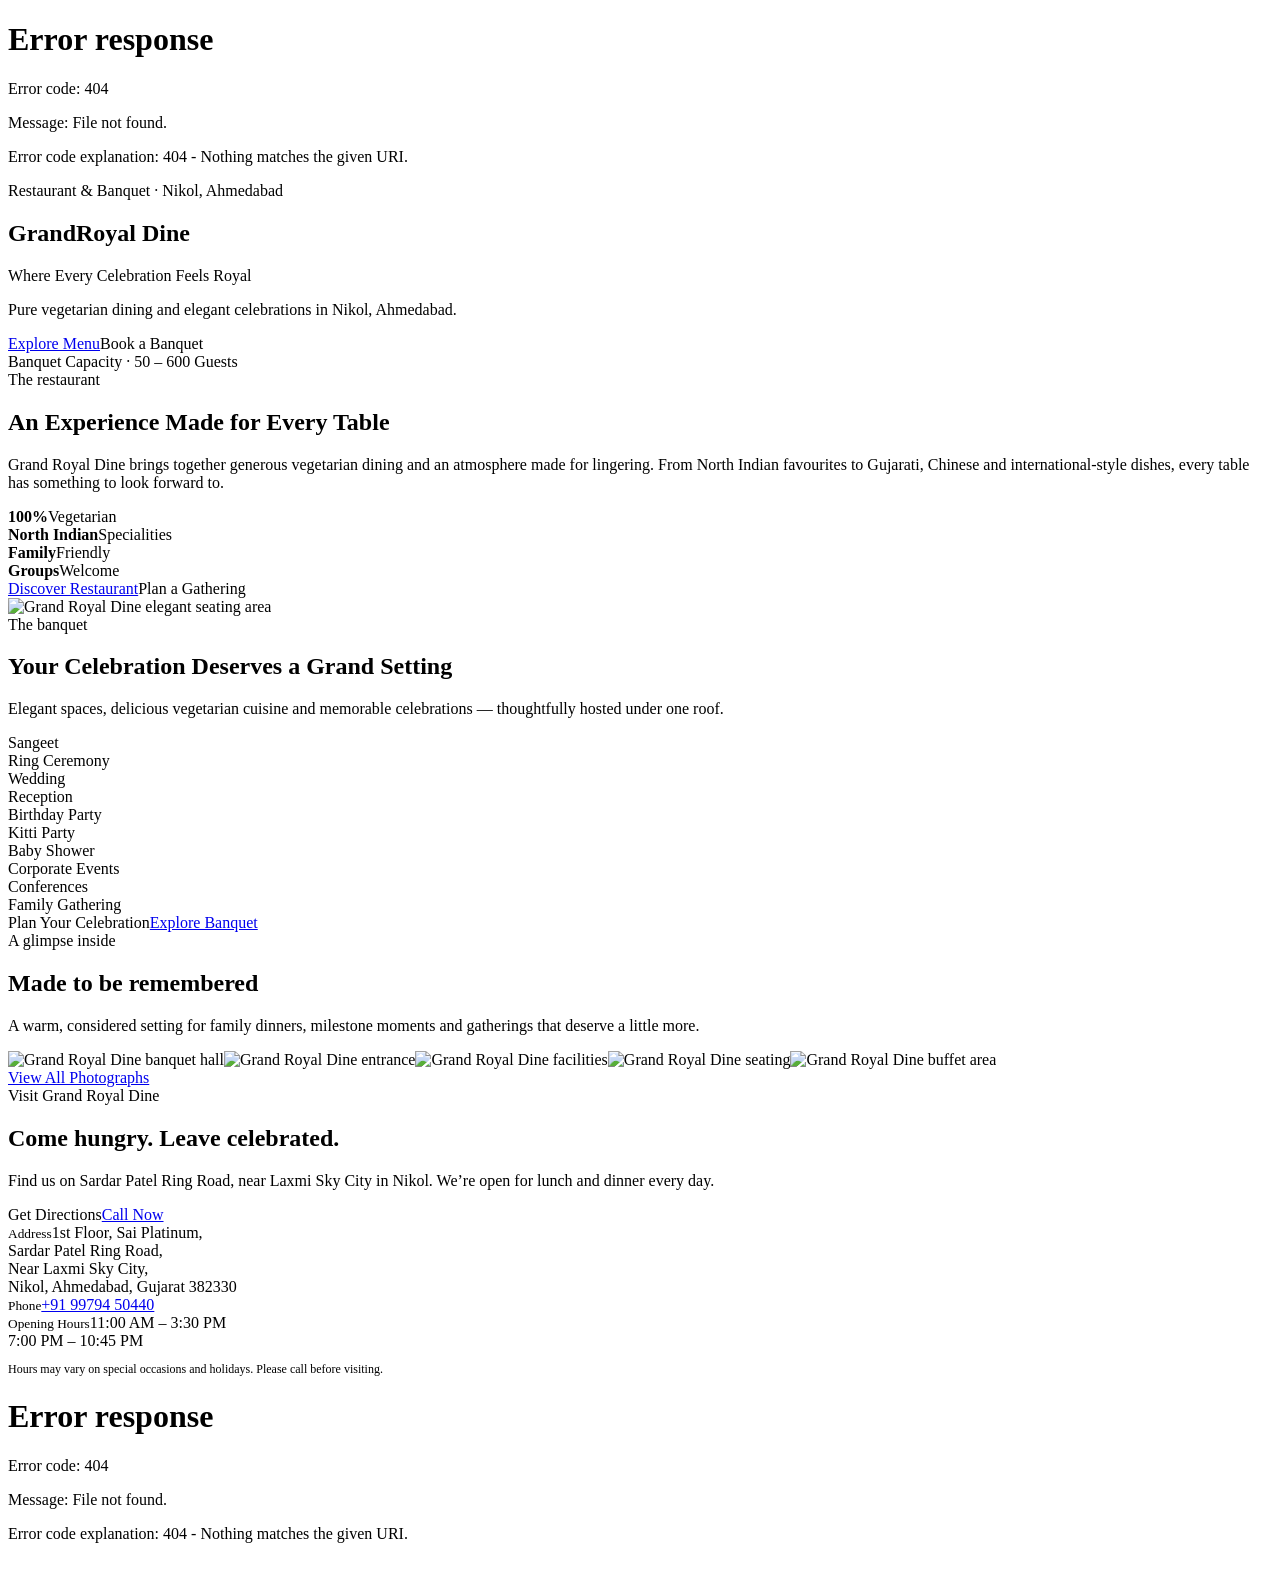
==== index.html @ e97944e2 "Add files via upload" ====
<!doctype html><html lang="en"><head><meta charset="utf-8"><meta name="viewport" content="width=device-width,initial-scale=1"><title>Grand Royal Dine | Restaurant & Banquet in Nikol, Ahmedabad</title><meta name="description" content="Grand Royal Dine Restaurant & Banquet in Nikol, Ahmedabad — pure vegetarian dining and elegant banquet facilities for celebrations and gatherings."><link rel="stylesheet" href="/assets/style.css"></head><body><div id="header"></div><main><section class="hero"><div class="container hero-content"><div class="eyebrow">Restaurant & Banquet · Nikol, Ahmedabad</div><h1><span>Grand</span>Royal Dine</h1><div class="eyebrow">Where Every Celebration Feels Royal</div><p>Pure vegetarian dining and elegant celebrations in Nikol, Ahmedabad.</p><div class="hero-actions"><a class="btn" href="/menu/">Explore Menu</a><a class="btn ghost" data-wa="Hello Grand Royal Dine, I would like to enquire about a banquet booking. Please share availability and package details.">Book a Banquet</a></div><div class="hero-badge">Banquet Capacity · 50 – 600 Guests</div></div></section><section class="section"><div class="container split"><div><div class="section-kicker">The restaurant</div><h2>An Experience Made for Every Table</h2><p>Grand Royal Dine brings together generous vegetarian dining and an atmosphere made for lingering. From North Indian favourites to Gujarati, Chinese and international-style dishes, every table has something to look forward to.</p><div class="features"><div class="feature"><strong>100%</strong><span>Vegetarian</span></div><div class="feature"><strong>North Indian</strong><span>Specialities</span></div><div class="feature"><strong>Family</strong><span>Friendly</span></div><div class="feature"><strong>Groups</strong><span>Welcome</span></div></div><div class="hero-actions"><a class="btn" href="/restaurant/">Discover Restaurant</a><a class="btn ghost" style="color:var(--brown);border-color:var(--brown)" data-wa="Hello Grand Royal Dine, I would like to plan a gathering.">Plan a Gathering</a></div></div><div class="image-frame"><img src="/assets/seating.jpg" alt="Grand Royal Dine elegant seating area"></div></div></section><section class="section dark"><div class="container"><div class="section-head"><div class="section-kicker">The banquet</div><h2>Your Celebration Deserves a Grand Setting</h2><p>Elegant spaces, delicious vegetarian cuisine and memorable celebrations — thoughtfully hosted under one roof.</p></div><div class="events"><div class="event">Sangeet</div><div class="event">Ring Ceremony</div><div class="event">Wedding</div><div class="event">Reception</div><div class="event">Birthday Party</div><div class="event">Kitti Party</div><div class="event">Baby Shower</div><div class="event">Corporate Events</div><div class="event">Conferences</div><div class="event">Family Gathering</div></div><div class="hero-actions"><a class="btn" data-wa="Hello Grand Royal Dine, I would like to enquire about a banquet booking. Please share availability and package details.">Plan Your Celebration</a><a class="btn ghost" href="/banquet/">Explore Banquet</a></div></div></section><section class="section"><div class="container"><div class="section-head"><div class="section-kicker">A glimpse inside</div><h2>Made to be remembered</h2><p>A warm, considered setting for family dinners, milestone moments and gatherings that deserve a little more.</p></div><div class="gallery-grid"><img class="tall" data-lightbox src="/assets/banquet-main.jpg" alt="Grand Royal Dine banquet hall"><img data-lightbox src="/assets/entrance.jpg" alt="Grand Royal Dine entrance"><img data-lightbox src="/assets/washrooms.jpg" alt="Grand Royal Dine facilities"><img class="wide" data-lightbox src="/assets/seating.jpg" alt="Grand Royal Dine seating"><img data-lightbox src="/assets/buffet.jpg" alt="Grand Royal Dine buffet area"></div><div class="hero-actions"><a class="btn" href="/gallery/">View All Photographs</a></div></div></section><section class="section dark"><div class="container split"><div><div class="section-kicker">Visit Grand Royal Dine</div><h2>Come hungry. Leave celebrated.</h2><p>Find us on Sardar Patel Ring Road, near Laxmi Sky City in Nikol. We’re open for lunch and dinner every day.</p><div class="hero-actions"><a class="btn" data-map>Get Directions</a><a class="btn ghost" href="tel:+919979450440">Call Now</a></div></div><div class="contact-card"><div class="contact-line"><small>Address</small>1st Floor, Sai Platinum,<br>Sardar Patel Ring Road,<br>Near Laxmi Sky City,<br>Nikol, Ahmedabad, Gujarat 382330</div><div class="contact-line"><small>Phone</small><a href="tel:+919979450440">+91 99794 50440</a></div><div class="contact-line"><small>Opening Hours</small>11:00 AM – 3:30 PM<br>7:00 PM – 10:45 PM</div><p style="font-size:12px">Hours may vary on special occasions and holidays. Please call before visiting.</p></div></div></section></main><div id="footer"></div><div class="lightbox"><img alt=""></div><script src="/assets/site.js"></script><script>Promise.all([fetch('/assets/header.html').then(r=>r.text()),fetch('/assets/footer.html').then(r=>r.text())]).then(([h,f])=>{document.getElementById('header').innerHTML=h;document.getElementById('footer').innerHTML=f;inject()})</script></body></html>
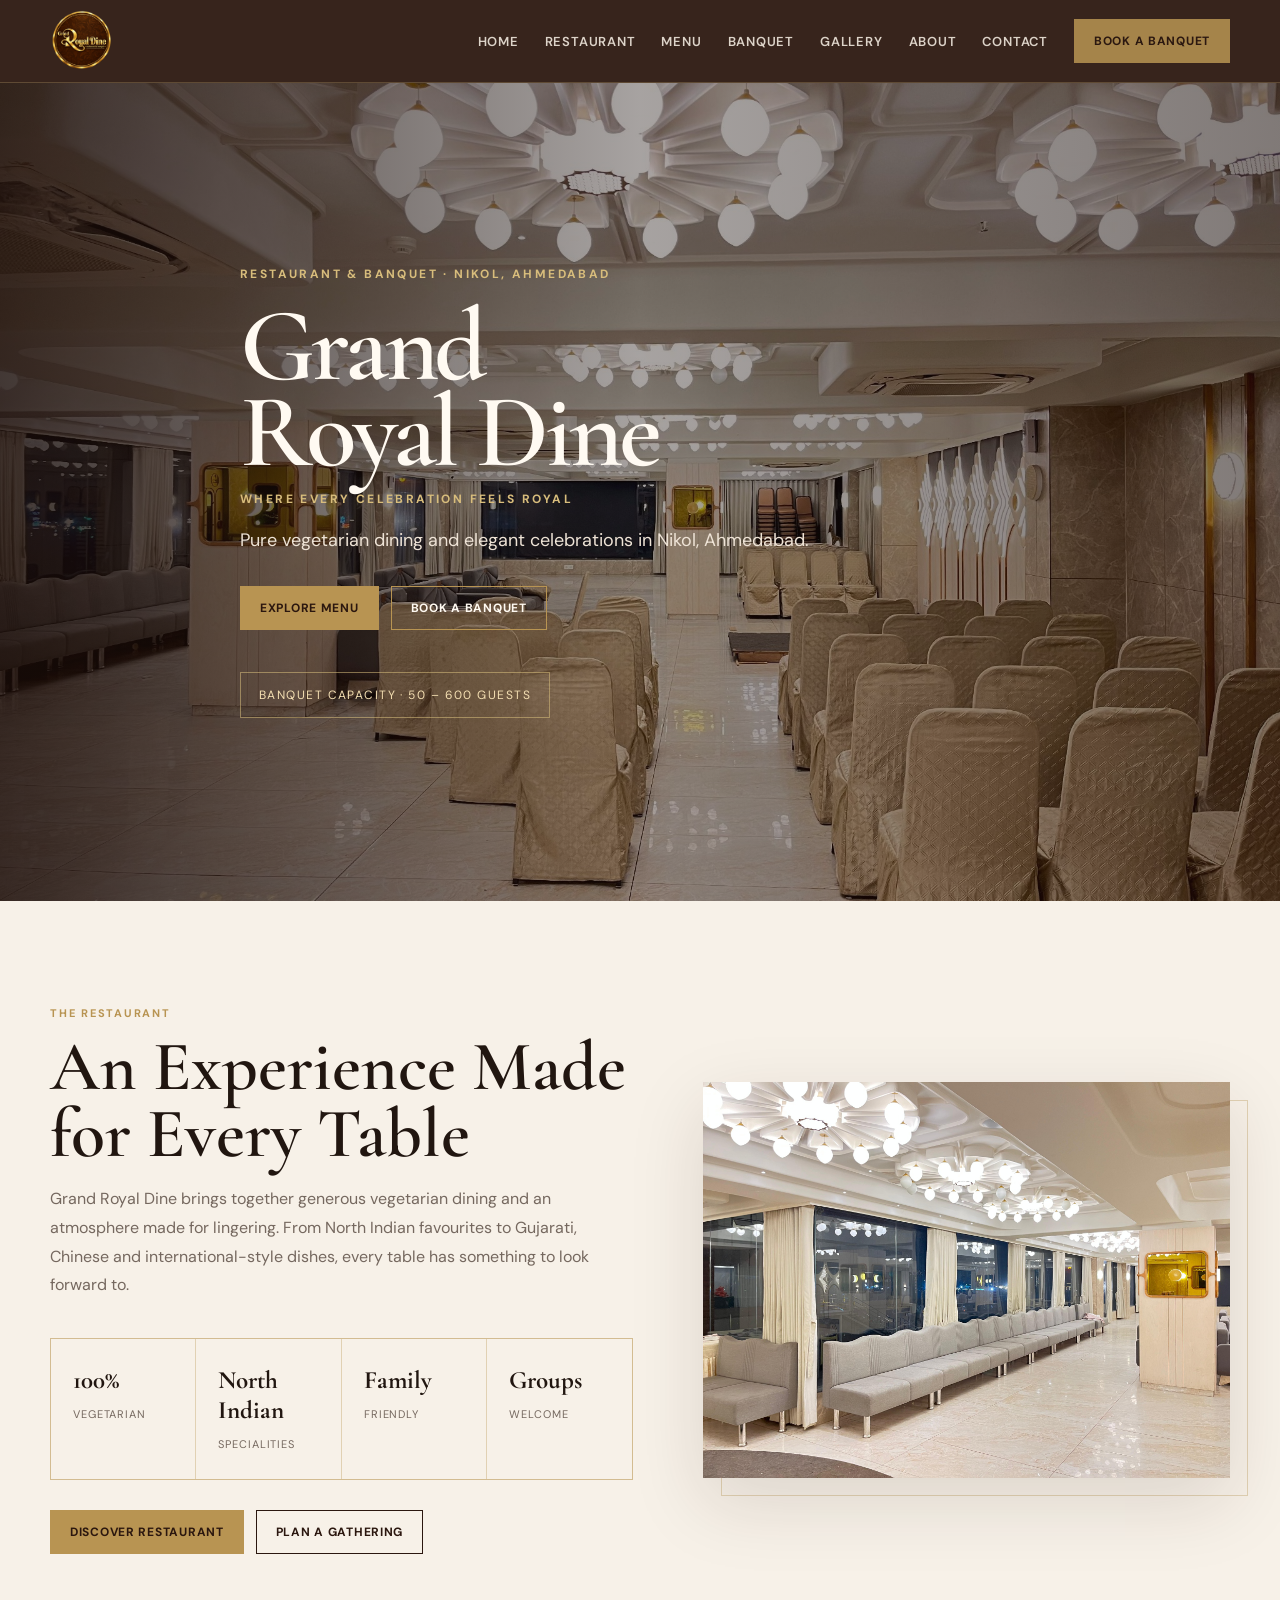
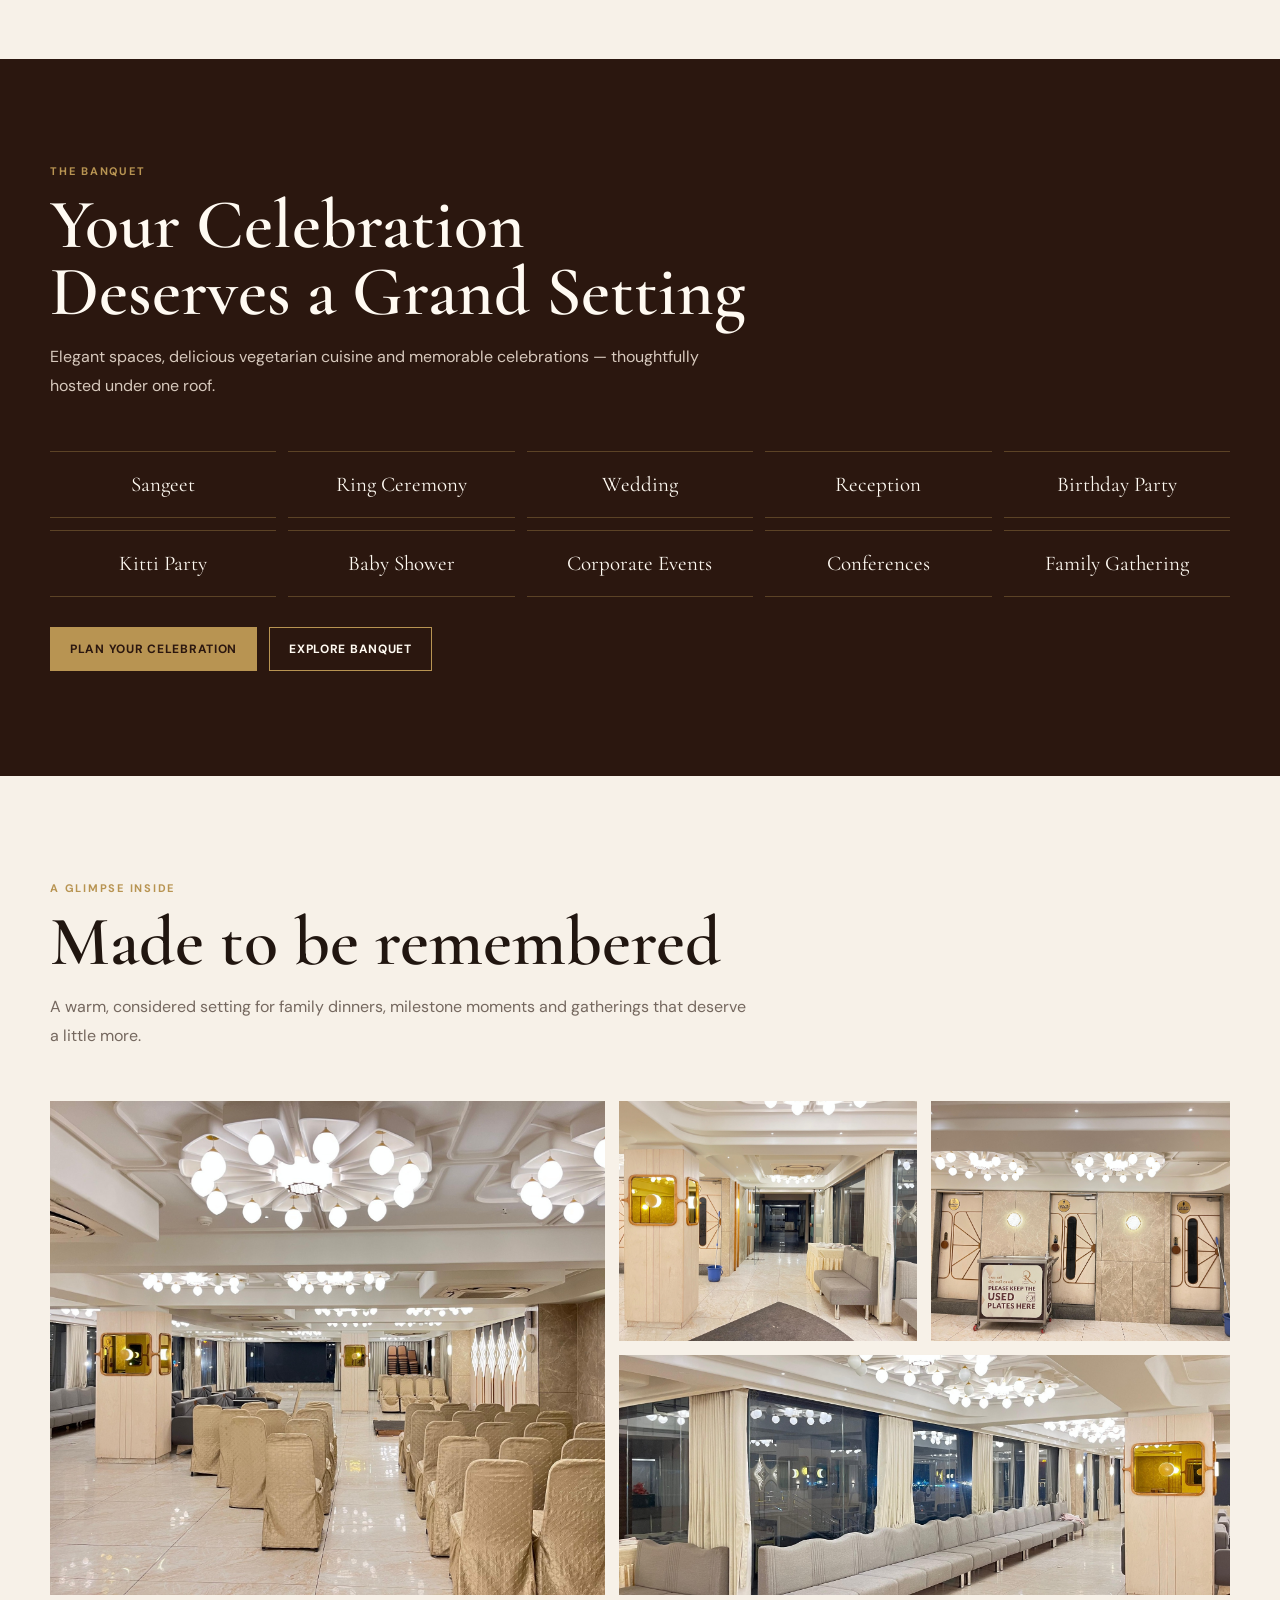
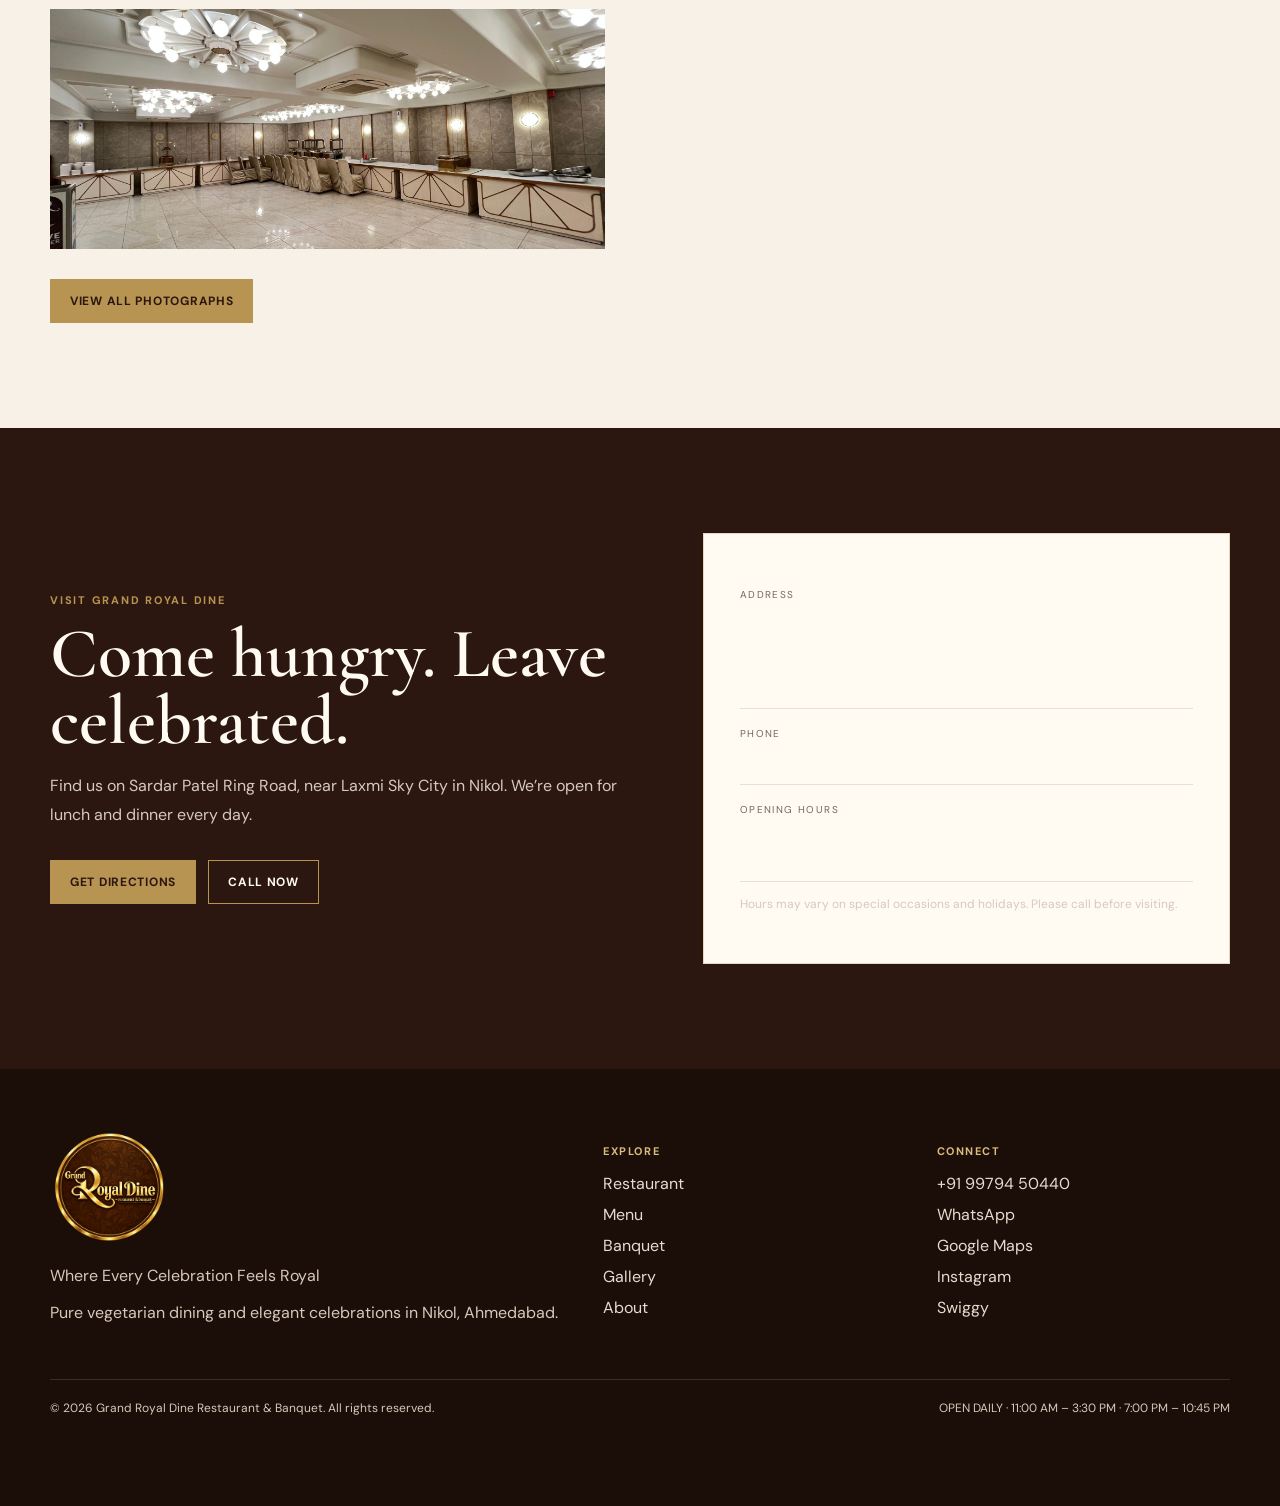
==== commit 136adbea: "Add files via upload" ====
--- a/index.html
+++ b/index.html
@@ -1 +1 @@
-<!doctype html><html lang="en"><head><meta charset="utf-8"><meta name="viewport" content="width=device-width,initial-scale=1"><title>Grand Royal Dine | Restaurant & Banquet in Nikol, Ahmedabad</title><meta name="description" content="Grand Royal Dine Restaurant & Banquet in Nikol, Ahmedabad — pure vegetarian dining and elegant banquet facilities for celebrations and gatherings."><link rel="stylesheet" href="/assets/style.css"></head><body><div id="header"></div><main><section class="hero"><div class="container hero-content"><div class="eyebrow">Restaurant & Banquet · Nikol, Ahmedabad</div><h1><span>Grand</span>Royal Dine</h1><div class="eyebrow">Where Every Celebration Feels Royal</div><p>Pure vegetarian dining and elegant celebrations in Nikol, Ahmedabad.</p><div class="hero-actions"><a class="btn" href="/menu/">Explore Menu</a><a class="btn ghost" data-wa="Hello Grand Royal Dine, I would like to enquire about a banquet booking. Please share availability and package details.">Book a Banquet</a></div><div class="hero-badge">Banquet Capacity · 50 – 600 Guests</div></div></section><section class="section"><div class="container split"><div><div class="section-kicker">The restaurant</div><h2>An Experience Made for Every Table</h2><p>Grand Royal Dine brings together generous vegetarian dining and an atmosphere made for lingering. From North Indian favourites to Gujarati, Chinese and international-style dishes, every table has something to look forward to.</p><div class="features"><div class="feature"><strong>100%</strong><span>Vegetarian</span></div><div class="feature"><strong>North Indian</strong><span>Specialities</span></div><div class="feature"><strong>Family</strong><span>Friendly</span></div><div class="feature"><strong>Groups</strong><span>Welcome</span></div></div><div class="hero-actions"><a class="btn" href="/restaurant/">Discover Restaurant</a><a class="btn ghost" style="color:var(--brown);border-color:var(--brown)" data-wa="Hello Grand Royal Dine, I would like to plan a gathering.">Plan a Gathering</a></div></div><div class="image-frame"><img src="/assets/seating.jpg" alt="Grand Royal Dine elegant seating area"></div></div></section><section class="section dark"><div class="container"><div class="section-head"><div class="section-kicker">The banquet</div><h2>Your Celebration Deserves a Grand Setting</h2><p>Elegant spaces, delicious vegetarian cuisine and memorable celebrations — thoughtfully hosted under one roof.</p></div><div class="events"><div class="event">Sangeet</div><div class="event">Ring Ceremony</div><div class="event">Wedding</div><div class="event">Reception</div><div class="event">Birthday Party</div><div class="event">Kitti Party</div><div class="event">Baby Shower</div><div class="event">Corporate Events</div><div class="event">Conferences</div><div class="event">Family Gathering</div></div><div class="hero-actions"><a class="btn" data-wa="Hello Grand Royal Dine, I would like to enquire about a banquet booking. Please share availability and package details.">Plan Your Celebration</a><a class="btn ghost" href="/banquet/">Explore Banquet</a></div></div></section><section class="section"><div class="container"><div class="section-head"><div class="section-kicker">A glimpse inside</div><h2>Made to be remembered</h2><p>A warm, considered setting for family dinners, milestone moments and gatherings that deserve a little more.</p></div><div class="gallery-grid"><img class="tall" data-lightbox src="/assets/banquet-main.jpg" alt="Grand Royal Dine banquet hall"><img data-lightbox src="/assets/entrance.jpg" alt="Grand Royal Dine entrance"><img data-lightbox src="/assets/washrooms.jpg" alt="Grand Royal Dine facilities"><img class="wide" data-lightbox src="/assets/seating.jpg" alt="Grand Royal Dine seating"><img data-lightbox src="/assets/buffet.jpg" alt="Grand Royal Dine buffet area"></div><div class="hero-actions"><a class="btn" href="/gallery/">View All Photographs</a></div></div></section><section class="section dark"><div class="container split"><div><div class="section-kicker">Visit Grand Royal Dine</div><h2>Come hungry. Leave celebrated.</h2><p>Find us on Sardar Patel Ring Road, near Laxmi Sky City in Nikol. We’re open for lunch and dinner every day.</p><div class="hero-actions"><a class="btn" data-map>Get Directions</a><a class="btn ghost" href="tel:+919979450440">Call Now</a></div></div><div class="contact-card"><div class="contact-line"><small>Address</small>1st Floor, Sai Platinum,<br>Sardar Patel Ring Road,<br>Near Laxmi Sky City,<br>Nikol, Ahmedabad, Gujarat 382330</div><div class="contact-line"><small>Phone</small><a href="tel:+919979450440">+91 99794 50440</a></div><div class="contact-line"><small>Opening Hours</small>11:00 AM – 3:30 PM<br>7:00 PM – 10:45 PM</div><p style="font-size:12px">Hours may vary on special occasions and holidays. Please call before visiting.</p></div></div></section></main><div id="footer"></div><div class="lightbox"><img alt=""></div><script src="/assets/site.js"></script><script>Promise.all([fetch('/assets/header.html').then(r=>r.text()),fetch('/assets/footer.html').then(r=>r.text())]).then(([h,f])=>{document.getElementById('header').innerHTML=h;document.getElementById('footer').innerHTML=f;inject()})</script></body></html>
+<!doctype html><html lang="en"><head><meta charset="utf-8"><meta name="viewport" content="width=device-width,initial-scale=1"><title>Grand Royal Dine | Restaurant & Banquet in Nikol, Ahmedabad</title><meta name="description" content="Grand Royal Dine Restaurant & Banquet in Nikol, Ahmedabad — pure vegetarian dining and elegant banquet facilities for celebrations and gatherings."><link rel="stylesheet" href="assets/style.css"></head><body><div id="header"></div><main><section class="hero"><div class="container hero-content"><div class="eyebrow">Restaurant & Banquet · Nikol, Ahmedabad</div><h1><span>Grand</span>Royal Dine</h1><div class="eyebrow">Where Every Celebration Feels Royal</div><p>Pure vegetarian dining and elegant celebrations in Nikol, Ahmedabad.</p><div class="hero-actions"><a class="btn" href="menu/">Explore Menu</a><a class="btn ghost" data-wa="Hello Grand Royal Dine, I would like to enquire about a banquet booking. Please share availability and package details.">Book a Banquet</a></div><div class="hero-badge">Banquet Capacity · 50 – 600 Guests</div></div></section><section class="section"><div class="container split"><div><div class="section-kicker">The restaurant</div><h2>An Experience Made for Every Table</h2><p>Grand Royal Dine brings together generous vegetarian dining and an atmosphere made for lingering. From North Indian favourites to Gujarati, Chinese and international-style dishes, every table has something to look forward to.</p><div class="features"><div class="feature"><strong>100%</strong><span>Vegetarian</span></div><div class="feature"><strong>North Indian</strong><span>Specialities</span></div><div class="feature"><strong>Family</strong><span>Friendly</span></div><div class="feature"><strong>Groups</strong><span>Welcome</span></div></div><div class="hero-actions"><a class="btn" href="restaurant/">Discover Restaurant</a><a class="btn ghost" style="color:var(--brown);border-color:var(--brown)" data-wa="Hello Grand Royal Dine, I would like to plan a gathering.">Plan a Gathering</a></div></div><div class="image-frame"><img src="assets/seating.jpg" alt="Grand Royal Dine elegant seating area"></div></div></section><section class="section dark"><div class="container"><div class="section-head"><div class="section-kicker">The banquet</div><h2>Your Celebration Deserves a Grand Setting</h2><p>Elegant spaces, delicious vegetarian cuisine and memorable celebrations — thoughtfully hosted under one roof.</p></div><div class="events"><div class="event">Sangeet</div><div class="event">Ring Ceremony</div><div class="event">Wedding</div><div class="event">Reception</div><div class="event">Birthday Party</div><div class="event">Kitti Party</div><div class="event">Baby Shower</div><div class="event">Corporate Events</div><div class="event">Conferences</div><div class="event">Family Gathering</div></div><div class="hero-actions"><a class="btn" data-wa="Hello Grand Royal Dine, I would like to enquire about a banquet booking. Please share availability and package details.">Plan Your Celebration</a><a class="btn ghost" href="banquet/">Explore Banquet</a></div></div></section><section class="section"><div class="container"><div class="section-head"><div class="section-kicker">A glimpse inside</div><h2>Made to be remembered</h2><p>A warm, considered setting for family dinners, milestone moments and gatherings that deserve a little more.</p></div><div class="gallery-grid"><img class="tall" data-lightbox src="assets/banquet-main.jpg" alt="Grand Royal Dine banquet hall"><img data-lightbox src="assets/entrance.jpg" alt="Grand Royal Dine entrance"><img data-lightbox src="assets/washrooms.jpg" alt="Grand Royal Dine facilities"><img class="wide" data-lightbox src="assets/seating.jpg" alt="Grand Royal Dine seating"><img data-lightbox src="assets/buffet.jpg" alt="Grand Royal Dine buffet area"></div><div class="hero-actions"><a class="btn" href="gallery/">View All Photographs</a></div></div></section><section class="section dark"><div class="container split"><div><div class="section-kicker">Visit Grand Royal Dine</div><h2>Come hungry. Leave celebrated.</h2><p>Find us on Sardar Patel Ring Road, near Laxmi Sky City in Nikol. We’re open for lunch and dinner every day.</p><div class="hero-actions"><a class="btn" data-map>Get Directions</a><a class="btn ghost" href="tel:+919979450440">Call Now</a></div></div><div class="contact-card"><div class="contact-line"><small>Address</small>1st Floor, Sai Platinum,<br>Sardar Patel Ring Road,<br>Near Laxmi Sky City,<br>Nikol, Ahmedabad, Gujarat 382330</div><div class="contact-line"><small>Phone</small><a href="tel:+919979450440">+91 99794 50440</a></div><div class="contact-line"><small>Opening Hours</small>11:00 AM – 3:30 PM<br>7:00 PM – 10:45 PM</div><p style="font-size:12px">Hours may vary on special occasions and holidays. Please call before visiting.</p></div></div></section></main><div id="footer"></div><div class="lightbox"><img alt=""></div><script src="assets/site.js"></script><script>Promise.all([fetch('assets/header.html').then(r=>r.text()),fetch('assets/footer.html').then(r=>r.text())]).then(([h,f])=>{document.getElementById('header').innerHTML=h;document.getElementById('footer').innerHTML=f;inject()})</script></body></html>
--- a/assets/style.css
+++ b/assets/style.css
@@ -0,0 +1,5 @@
+@import url('https://fonts.googleapis.com/css2?family=Cormorant+Garamond:wght@500;600;700&family=DM+Sans:wght@400;500;600;700&display=swap');
+:root{--brown:#2b170f;--brown2:#4a291d;--gold:#b89452;--gold2:#d8bd7c;--cream:#f7f1e8;--ink:#211610;--muted:#75685f;--line:rgba(184,148,82,.35);--white:#fffaf2;--shadow:0 24px 70px rgba(43,23,15,.13)}
+*{box-sizing:border-box}html{scroll-behavior:smooth}body{margin:0;background:var(--cream);color:var(--ink);font-family:'DM Sans',sans-serif}a{text-decoration:none;color:inherit}img{max-width:100%;display:block}button{font:inherit}.container{width:min(1180px,calc(100% - 40px));margin:auto}.site-header{position:sticky;top:0;z-index:50;background:rgba(43,23,15,.94);backdrop-filter:blur(16px);border-bottom:1px solid rgba(216,189,124,.25)}.nav-wrap{min-height:82px;display:flex;align-items:center;justify-content:space-between;gap:24px}.brand{display:flex;align-items:center}.brand img{width:64px;height:64px;object-fit:contain}.site-nav{display:flex;align-items:center;gap:26px;color:#f8f0e5;font-size:13px;font-weight:600;letter-spacing:.06em;text-transform:uppercase}.site-nav a{opacity:.86;transition:.2s}.site-nav a:hover{opacity:1;color:var(--gold2)}.nav-cta,.btn{display:inline-flex;align-items:center;justify-content:center;gap:9px;padding:13px 19px;border:1px solid var(--gold);background:var(--gold);color:var(--brown);font-weight:700;font-size:12px;letter-spacing:.06em;text-transform:uppercase}.btn.ghost{background:transparent;color:var(--white)}.btn.light{background:var(--white);color:var(--brown);border-color:var(--white)}.menu-btn{display:none;background:none;border:0;color:white;font-size:28px}.hero{min-height:calc(100vh - 82px);position:relative;display:grid;place-items:center;overflow:hidden;background:#2b170f}.hero::before{content:'';position:absolute;inset:0;background:linear-gradient(90deg,rgba(25,12,8,.82),rgba(25,12,8,.38),rgba(25,12,8,.55)),url('../assets/banquet-main.jpg') center/cover}.hero-content{position:relative;color:var(--white);max-width:800px;padding:110px 0}.eyebrow{font-size:12px;letter-spacing:.2em;text-transform:uppercase;color:var(--gold2);font-weight:700}.hero h1,.display{font-family:'Cormorant Garamond',serif;font-weight:600;font-size:clamp(58px,9vw,104px);line-height:.82;margin:22px 0 16px;letter-spacing:-.04em}.hero h1 span{display:block}.hero p{max-width:600px;font-size:18px;line-height:1.7;color:#eee3d6}.hero-actions{display:flex;gap:12px;flex-wrap:wrap;margin-top:30px}.hero-badge{display:inline-block;margin-top:42px;border:1px solid rgba(216,189,124,.55);padding:14px 18px;font-size:12px;letter-spacing:.12em;text-transform:uppercase;color:#f4dfb2}.section{padding:105px 0}.section.dark{background:var(--brown);color:var(--white)}.section-head{max-width:700px;margin-bottom:50px}.section-head.center{text-align:center;margin-left:auto;margin-right:auto}.section-kicker{color:var(--gold);text-transform:uppercase;letter-spacing:.16em;font-size:11px;font-weight:700}.section h2{font-family:'Cormorant Garamond',serif;font-size:clamp(42px,6vw,70px);line-height:.95;font-weight:600;margin:14px 0 18px}.section p{line-height:1.8;color:var(--muted)}.dark p{color:#d7c9bd}.split{display:grid;grid-template-columns:1.05fr .95fr;gap:70px;align-items:center}.image-frame{position:relative}.image-frame img{width:100%;aspect-ratio:4/3;object-fit:cover;box-shadow:var(--shadow)}.image-frame::after{content:'';position:absolute;inset:18px -18px -18px 18px;border:1px solid var(--line);z-index:-1}.features{display:grid;grid-template-columns:repeat(4,1fr);gap:1px;background:var(--line);border:1px solid var(--line);margin-top:38px}.feature{background:var(--cream);padding:26px 22px}.dark .feature{background:#321c13}.feature strong{display:block;font-family:'Cormorant Garamond',serif;font-size:25px;margin-bottom:7px}.feature span{font-size:11px;letter-spacing:.08em;text-transform:uppercase;color:var(--muted)}.dark .feature span{color:#c7b8aa}.events{display:grid;grid-template-columns:repeat(5,1fr);gap:12px}.event{padding:20px 14px;border-top:1px solid var(--line);border-bottom:1px solid var(--line);text-align:center;font-family:'Cormorant Garamond',serif;font-size:21px}.gallery-grid{display:grid;grid-template-columns:1.3fr .7fr .7fr;grid-auto-rows:240px;gap:14px}.gallery-grid img{width:100%;height:100%;object-fit:cover;cursor:pointer;transition:transform .3s}.gallery-grid img:hover{transform:scale(1.02)}.gallery-grid .tall{grid-row:span 2}.gallery-grid .wide{grid-column:span 2}.packages{display:grid;grid-template-columns:repeat(3,1fr);gap:16px}.package{background:#fffaf2;border:1px solid var(--line);padding:28px;min-height:250px;display:flex;flex-direction:column}.package h3{font-family:'Cormorant Garamond',serif;font-size:29px;margin:0 0 12px}.price{font-family:'Cormorant Garamond',serif;font-size:48px;color:var(--brown);font-weight:700}.gst{font-size:11px;color:var(--muted);text-transform:uppercase;letter-spacing:.12em}.package .btn{margin-top:auto;align-self:flex-start}.contact-grid{display:grid;grid-template-columns:1fr 1fr;gap:60px}.contact-card{padding:36px;background:#fffaf2;border:1px solid var(--line)}.contact-line{padding:18px 0;border-bottom:1px solid rgba(117,104,95,.18)}.contact-line:last-child{border-bottom:0}.contact-line small{display:block;color:var(--muted);font-size:10px;letter-spacing:.14em;text-transform:uppercase;margin-bottom:5px}.hours{display:grid;grid-template-columns:1fr 1fr;gap:12px}.footer{background:#1b0d08;color:#d8c8ba;padding:60px 0 90px}.footer-grid{display:grid;grid-template-columns:1.4fr .8fr .8fr;gap:40px}.footer h4{color:var(--gold2);text-transform:uppercase;letter-spacing:.14em;font-size:11px}.footer a{display:block;margin:10px 0;color:#e7dbcf}.footer-logo img{width:120px}.footer-bottom{border-top:1px solid rgba(216,189,124,.18);margin-top:40px;padding-top:20px;font-size:12px;display:flex;justify-content:space-between;gap:20px}.sticky-actions{position:fixed;bottom:0;left:0;right:0;z-index:60;display:none;background:#1b0d08;border-top:1px solid rgba(216,189,124,.25)}.sticky-actions a{flex:1;padding:13px 4px;text-align:center;color:white;font-size:10px;text-transform:uppercase;letter-spacing:.08em}.lightbox,.modal{position:fixed;inset:0;z-index:100;background:rgba(15,7,4,.88);display:none;align-items:center;justify-content:center;padding:25px}.lightbox.show,.modal.show{display:flex}.lightbox img{max-width:min(1000px,94vw);max-height:90vh;object-fit:contain}.modal-box{width:min(680px,94vw);max-height:88vh;overflow:auto;background:var(--cream);padding:35px;position:relative}.modal-close{position:absolute;right:18px;top:15px;border:0;background:none;font-size:25px}.modal-title{font-family:'Cormorant Garamond',serif;font-size:40px;margin:0}.modal-price{font-family:'Cormorant Garamond',serif;font-size:35px;color:var(--gold);font-weight:700;margin:6px 0 20px}.modal-body ul{columns:2;padding-left:20px;line-height:1.8}.page-hero{background:var(--brown);color:var(--white);padding:95px 0 80px}.page-hero h1{font-family:'Cormorant Garamond',serif;font-size:clamp(52px,8vw,90px);margin:12px 0}.menu-list{display:grid;grid-template-columns:1fr 1fr;gap:1px;background:var(--line);border:1px solid var(--line)}.menu-cat{background:var(--cream);padding:28px}.menu-cat h3{font-family:'Cormorant Garamond',serif;font-size:30px;margin:0 0 10px;color:var(--brown)}.menu-cat p{margin:0}.terms{border:1px solid var(--line);padding:22px;background:rgba(184,148,82,.05)}.terms summary{cursor:pointer;font-weight:700}.terms li{margin:8px 0;color:var(--muted);line-height:1.6}
+@media(max-width:850px){.container{width:min(100% - 28px,700px)}.site-nav{display:none;position:absolute;left:0;right:0;top:82px;background:var(--brown);padding:22px;flex-direction:column;align-items:stretch}.site-nav.open{display:flex}.menu-btn{display:block}.nav-cta{display:none}.hero{min-height:78vh}.hero-content{padding:80px 0}.split,.contact-grid{grid-template-columns:1fr;gap:45px}.features{grid-template-columns:1fr 1fr}.events{grid-template-columns:1fr 1fr}.packages{grid-template-columns:1fr}.gallery-grid{grid-template-columns:1fr 1fr;grid-auto-rows:180px}.gallery-grid .wide{grid-column:span 2}.gallery-grid .tall{grid-row:span 2}.menu-list{grid-template-columns:1fr}.footer-grid{grid-template-columns:1fr 1fr}.footer-bottom{flex-direction:column}.sticky-actions{display:flex}.modal-body ul{columns:1}.section{padding:75px 0}}
+@media(max-width:520px){.brand img{width:55px;height:55px}.hero h1{font-size:60px}.hero p{font-size:15px}.features{grid-template-columns:1fr}.events{grid-template-columns:1fr 1fr}.gallery-grid{grid-template-columns:1fr;grid-auto-rows:230px}.gallery-grid .wide{grid-column:auto}.gallery-grid .tall{grid-row:auto}.footer-grid{grid-template-columns:1fr}.section h2{font-size:48px}}
